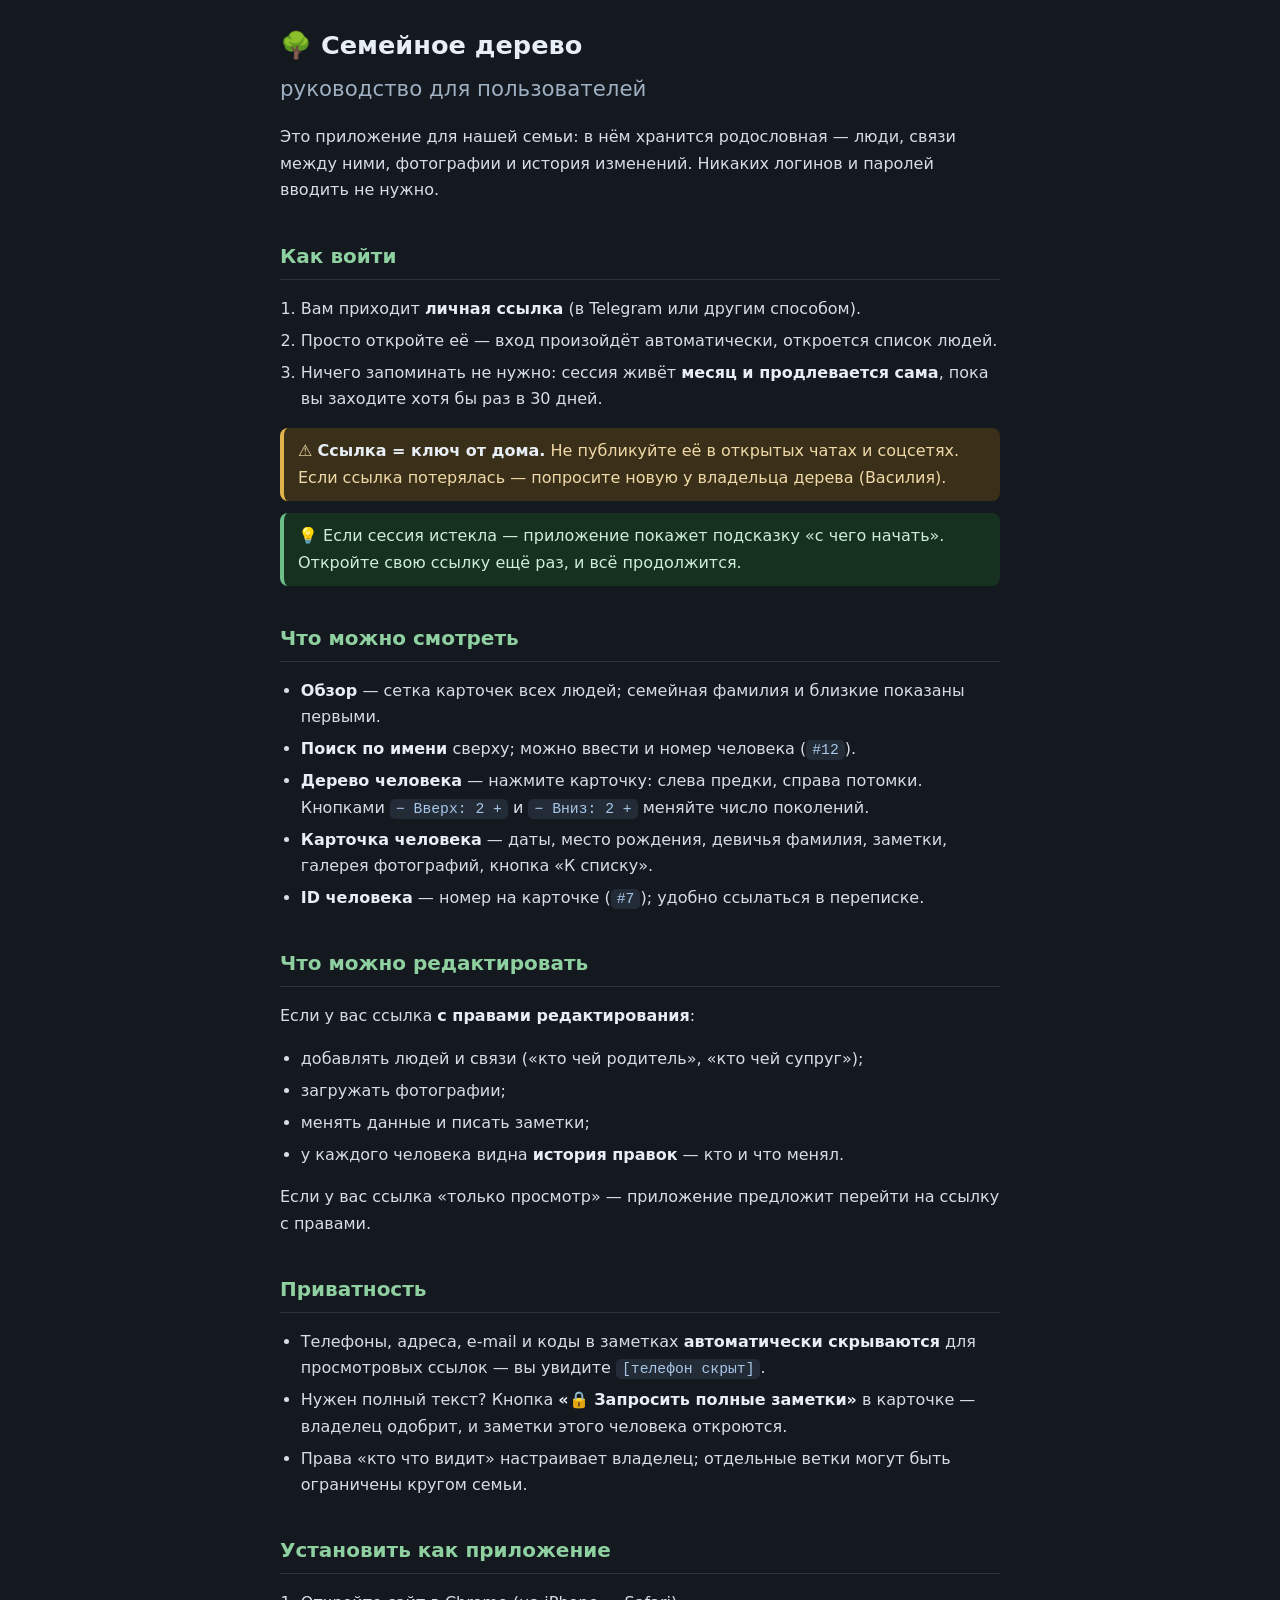
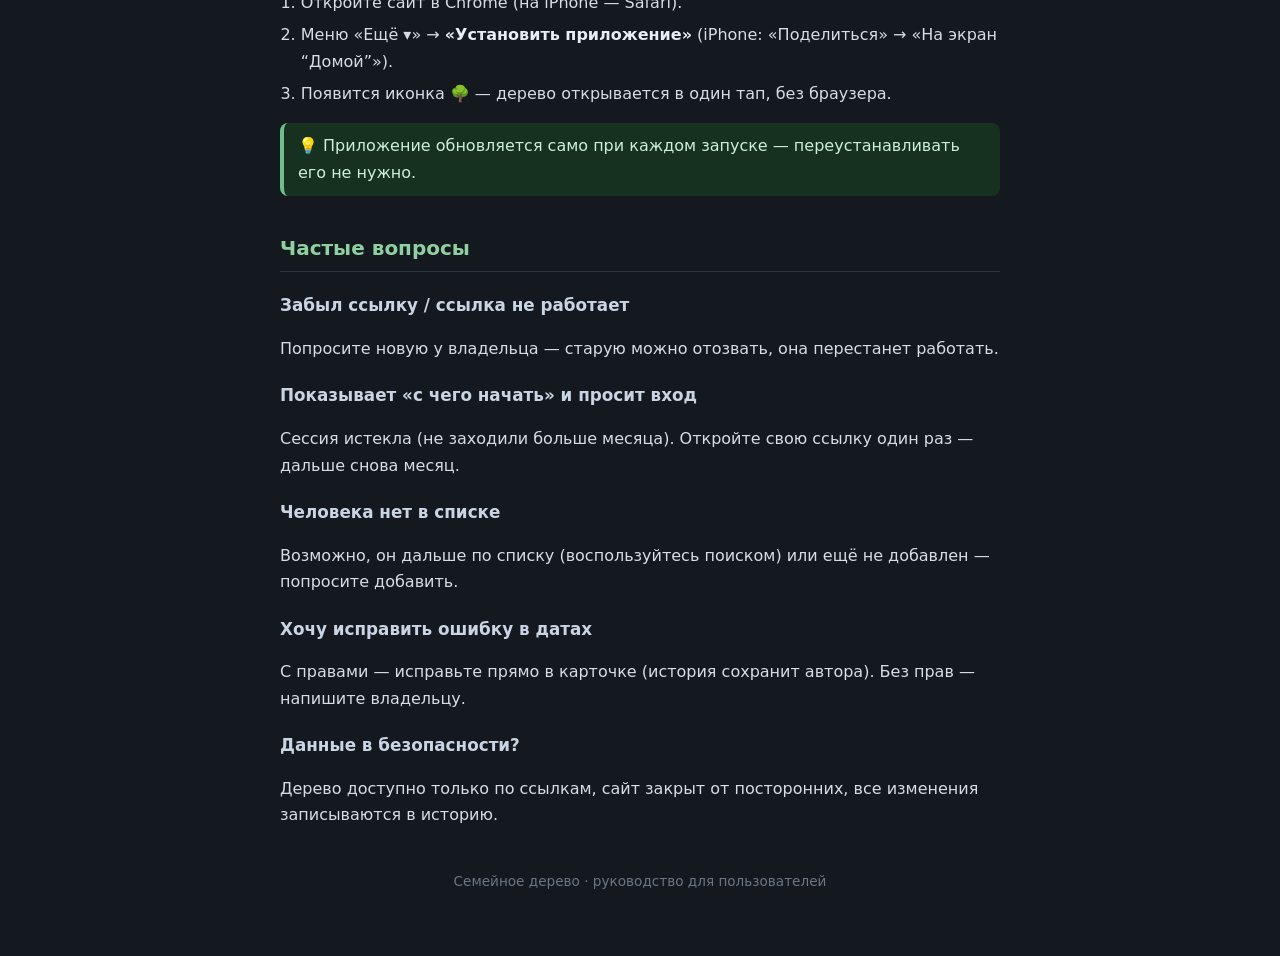
==== docs/user_guide.html @ 6ebb5042 "docs: руководство для пользователей (USER_GUIDE.md + user_guide.html, тёмная тема)" ====
<!DOCTYPE html>
<html lang="ru" translate="no">
<head>
<meta charset="utf-8">
<meta name="viewport" content="width=device-width, initial-scale=1">
<title>🌳 Семейное дерево — руководство для пользователей</title>
<style>
  :root { color-scheme: dark; }
  * { box-sizing: border-box; }
  body {
    margin: 0; padding: 24px 16px 64px;
    font-family: system-ui, -apple-system, "Segoe UI", Roboto, sans-serif;
    background: #14181f; color: #d7dde6; line-height: 1.65;
  }
  main { max-width: 720px; margin: 0 auto; }
  h1 { color: #e8eef6; font-size: 1.6em; margin: 0 0 .4em; }
  h2 { color: #8fd0a0; font-size: 1.25em; margin: 1.8em 0 .5em; border-bottom: 1px solid #2a3340; padding-bottom: .3em; }
  h3 { color: #c9d5e3; font-size: 1.05em; margin: 1.2em 0 .4em; }
  p, li { font-size: 1em; }
  ul, ol { padding-left: 1.3em; }
  li { margin: .35em 0; }
  .warn {
    background: #3a2f18; border-left: 4px solid #e0b34c; color: #f0d9a8;
    padding: 10px 14px; border-radius: 8px; margin: 12px 0;
  }
  .tip {
    background: #16311f; border-left: 4px solid #6cc088; color: #cdeed8;
    padding: 10px 14px; border-radius: 8px; margin: 12px 0;
  }
  code, .mono { font-family: ui-monospace, Consolas, monospace; background: #232b36; padding: 2px 6px; border-radius: 5px; font-size: .92em; color: #a8c7e8; }
  strong { color: #e8eef6; }
  a { color: #7db8e8; }
  footer { margin-top: 3em; color: #6b7684; font-size: .85em; text-align: center; }
</style>
</head>
<body>
<main>

<h1>🌳 Семейное дерево<br><small style="font-weight:400;color:#9fb0c3">руководство для пользователей</small></h1>

<p>Это приложение для нашей семьи: в нём хранится родословная — люди, связи между ними,
фотографии и история изменений. Никаких логинов и паролей вводить не нужно.</p>

<h2>Как войти</h2>
<ol>
  <li>Вам приходит <strong>личная ссылка</strong> (в Telegram или другим способом).</li>
  <li>Просто откройте её — вход произойдёт автоматически, откроется список людей.</li>
  <li>Ничего запоминать не нужно: сессия живёт <strong>месяц и продлевается сама</strong>,
      пока вы заходите хотя бы раз в 30 дней.</li>
</ol>
<div class="warn">⚠️ <strong>Ссылка = ключ от дома.</strong> Не публикуйте её в открытых чатах и соцсетях.
Если ссылка потерялась — попросите новую у владельца дерева (Василия).</div>
<div class="tip">💡 Если сессия истекла — приложение покажет подсказку «с чего начать».
Откройте свою ссылку ещё раз, и всё продолжится.</div>

<h2>Что можно смотреть</h2>
<ul>
  <li><strong>Обзор</strong> — сетка карточек всех людей; семейная фамилия и близкие показаны первыми.</li>
  <li><strong>Поиск по имени</strong> сверху; можно ввести и номер человека (<code>#12</code>).</li>
  <li><strong>Дерево человека</strong> — нажмите карточку: слева предки, справа потомки.
      Кнопками <code>− Вверх: 2 +</code> и <code>− Вниз: 2 +</code> меняйте число поколений.</li>
  <li><strong>Карточка человека</strong> — даты, место рождения, девичья фамилия, заметки,
      галерея фотографий, кнопка «К списку».</li>
  <li><strong>ID человека</strong> — номер на карточке (<code>#7</code>); удобно ссылаться в переписке.</li>
</ul>

<h2>Что можно редактировать</h2>
<p>Если у вас ссылка <strong>с правами редактирования</strong>:</p>
<ul>
  <li>добавлять людей и связи («кто чей родитель», «кто чей супруг»);</li>
  <li>загружать фотографии;</li>
  <li>менять данные и писать заметки;</li>
  <li>у каждого человека видна <strong>история правок</strong> — кто и что менял.</li>
</ul>
<p>Если у вас ссылка «только просмотр» — приложение предложит перейти на ссылку с правами.</p>

<h2>Приватность</h2>
<ul>
  <li>Телефоны, адреса, e-mail и коды в заметках <strong>автоматически скрываются</strong>
      для просмотровых ссылок — вы увидите <code>[телефон скрыт]</code>.</li>
  <li>Нужен полный текст? Кнопка <strong>«🔒 Запросить полные заметки»</strong> в карточке —
      владелец одобрит, и заметки этого человека откроются.</li>
  <li>Права «кто что видит» настраивает владелец; отдельные ветки могут быть ограничены кругом семьи.</li>
</ul>

<h2>Установить как приложение</h2>
<ol>
  <li>Откройте сайт в Chrome (на iPhone — Safari).</li>
  <li>Меню «Ещё ▾» → <strong>«Установить приложение»</strong>
      (iPhone: «Поделиться» → «На экран “Домой”»).</li>
  <li>Появится иконка 🌳 — дерево открывается в один тап, без браузера.</li>
</ol>
<div class="tip">💡 Приложение обновляется само при каждом запуске — переустанавливать его не нужно.</div>

<h2>Частые вопросы</h2>
<h3>Забыл ссылку / ссылка не работает</h3>
<p>Попросите новую у владельца — старую можно отозвать, она перестанет работать.</p>
<h3>Показывает «с чего начать» и просит вход</h3>
<p>Сессия истекла (не заходили больше месяца). Откройте свою ссылку один раз — дальше снова месяц.</p>
<h3>Человека нет в списке</h3>
<p>Возможно, он дальше по списку (воспользуйтесь поиском) или ещё не добавлен — попросите добавить.</p>
<h3>Хочу исправить ошибку в датах</h3>
<p>С правами — исправьте прямо в карточке (история сохранит автора). Без прав — напишите владельцу.</p>
<h3>Данные в безопасности?</h3>
<p>Дерево доступно только по ссылкам, сайт закрыт от посторонних, все изменения записываются в историю.</p>

<footer>Семейное дерево · руководство для пользователей</footer>
</main>
</body>
</html>
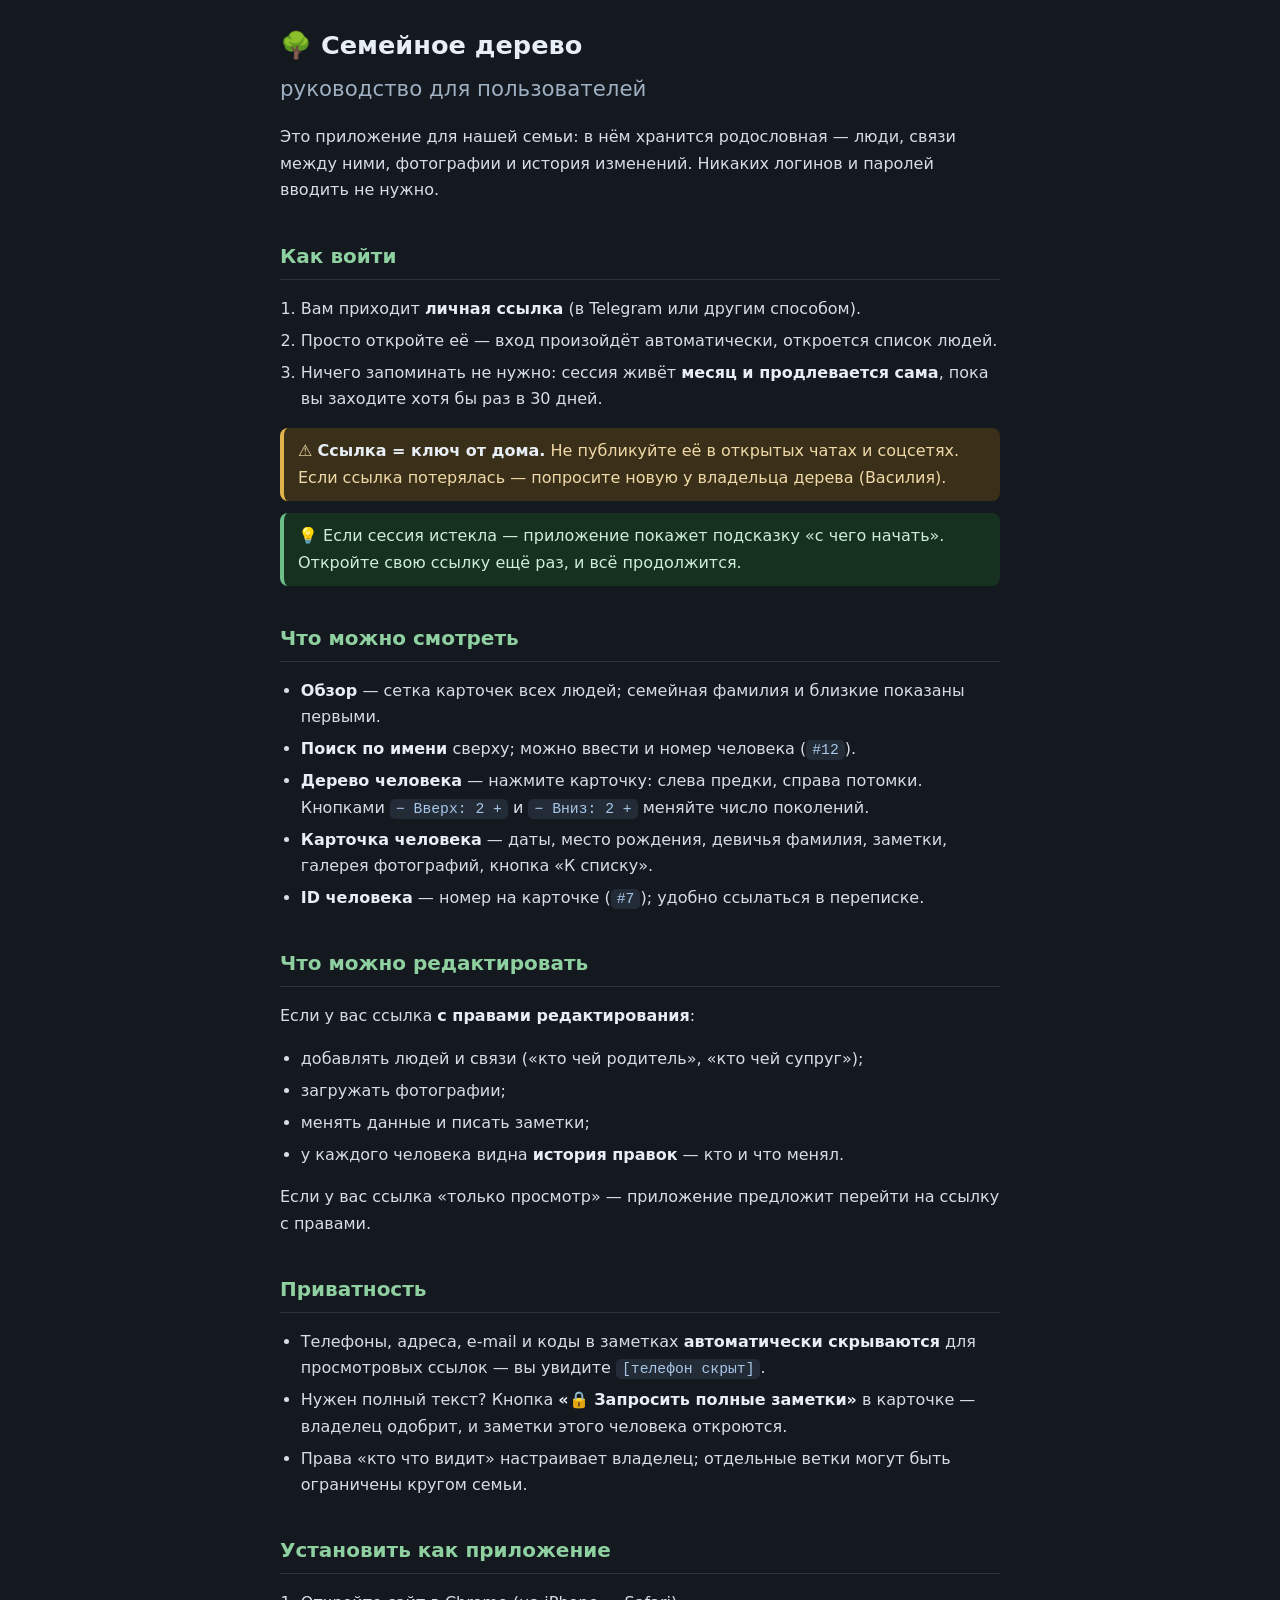
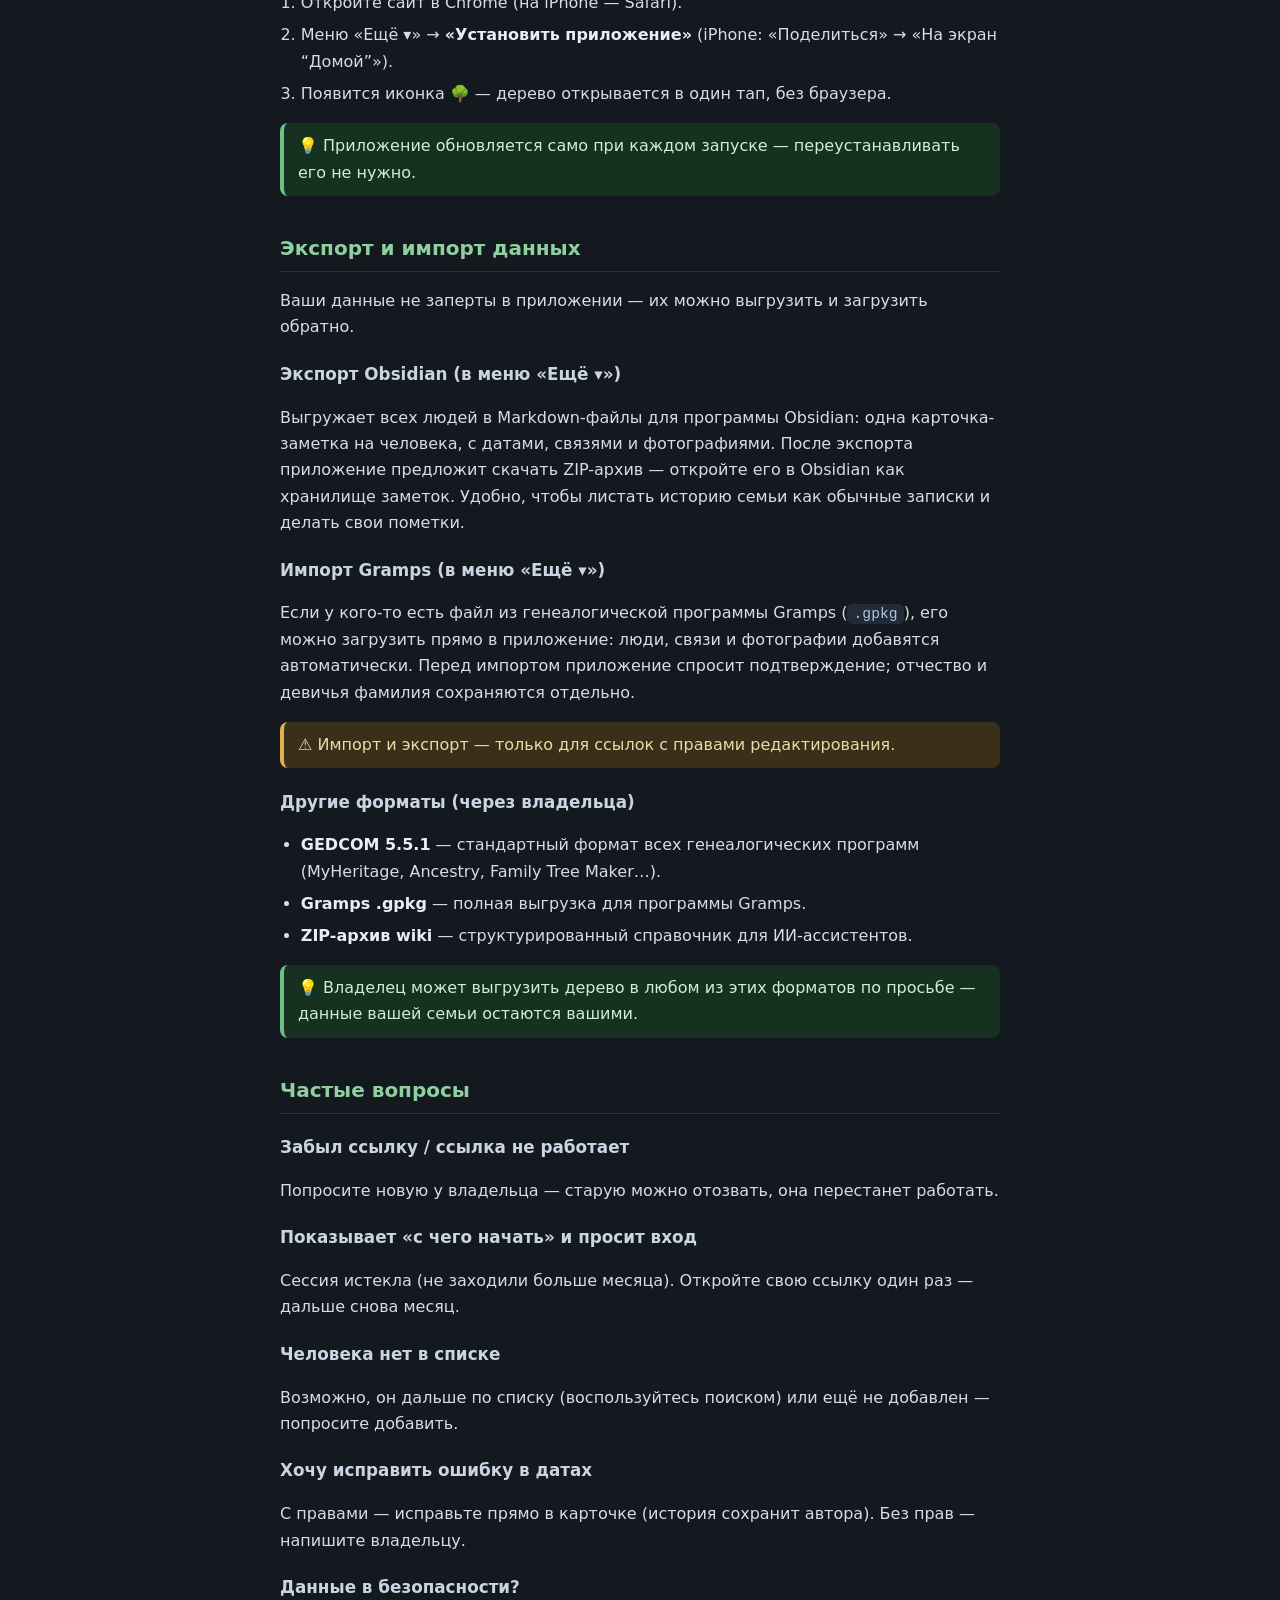
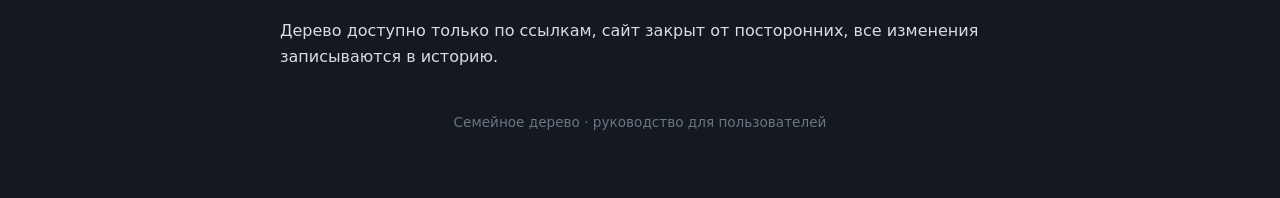
==== commit 267485b9: "docs: раздел экспорт/импорт в руководстве пользователей" ====
--- a/docs/user_guide.html
+++ b/docs/user_guide.html
@@ -92,6 +92,31 @@
 </ol>
 <div class="tip">💡 Приложение обновляется само при каждом запуске — переустанавливать его не нужно.</div>
 
+<h2>Экспорт и импорт данных</h2>
+<p>Ваши данные не заперты в приложении — их можно выгрузить и загрузить обратно.</p>
+
+<h3>Экспорт Obsidian (в меню «Ещё ▾»)</h3>
+<p>Выгружает всех людей в Markdown-файлы для программы Obsidian: одна карточка-заметка
+на человека, с датами, связями и фотографиями. После экспорта приложение предложит
+скачать ZIP-архив — откройте его в Obsidian как хранилище заметок. Удобно, чтобы
+листать историю семьи как обычные записки и делать свои пометки.</p>
+
+<h3>Импорт Gramps (в меню «Ещё ▾»)</h3>
+<p>Если у кого-то есть файл из генеалогической программы Gramps (<code>.gpkg</code>), его можно
+загрузить прямо в приложение: люди, связи и фотографии добавятся автоматически.
+Перед импортом приложение спросит подтверждение; отчество и девичья фамилия сохраняются отдельно.</p>
+<div class="warn">⚠️ Импорт и экспорт — только для ссылок с правами редактирования.</div>
+
+<h3>Другие форматы (через владельца)</h3>
+<ul>
+  <li><strong>GEDCOM 5.5.1</strong> — стандартный формат всех генеалогических программ
+      (MyHeritage, Ancestry, Family Tree Maker…).</li>
+  <li><strong>Gramps .gpkg</strong> — полная выгрузка для программы Gramps.</li>
+  <li><strong>ZIP-архив wiki</strong> — структурированный справочник для ИИ-ассистентов.</li>
+</ul>
+<div class="tip">💡 Владелец может выгрузить дерево в любом из этих форматов по просьбе —
+данные вашей семьи остаются вашими.</div>
+
 <h2>Частые вопросы</h2>
 <h3>Забыл ссылку / ссылка не работает</h3>
 <p>Попросите новую у владельца — старую можно отозвать, она перестанет работать.</p>
